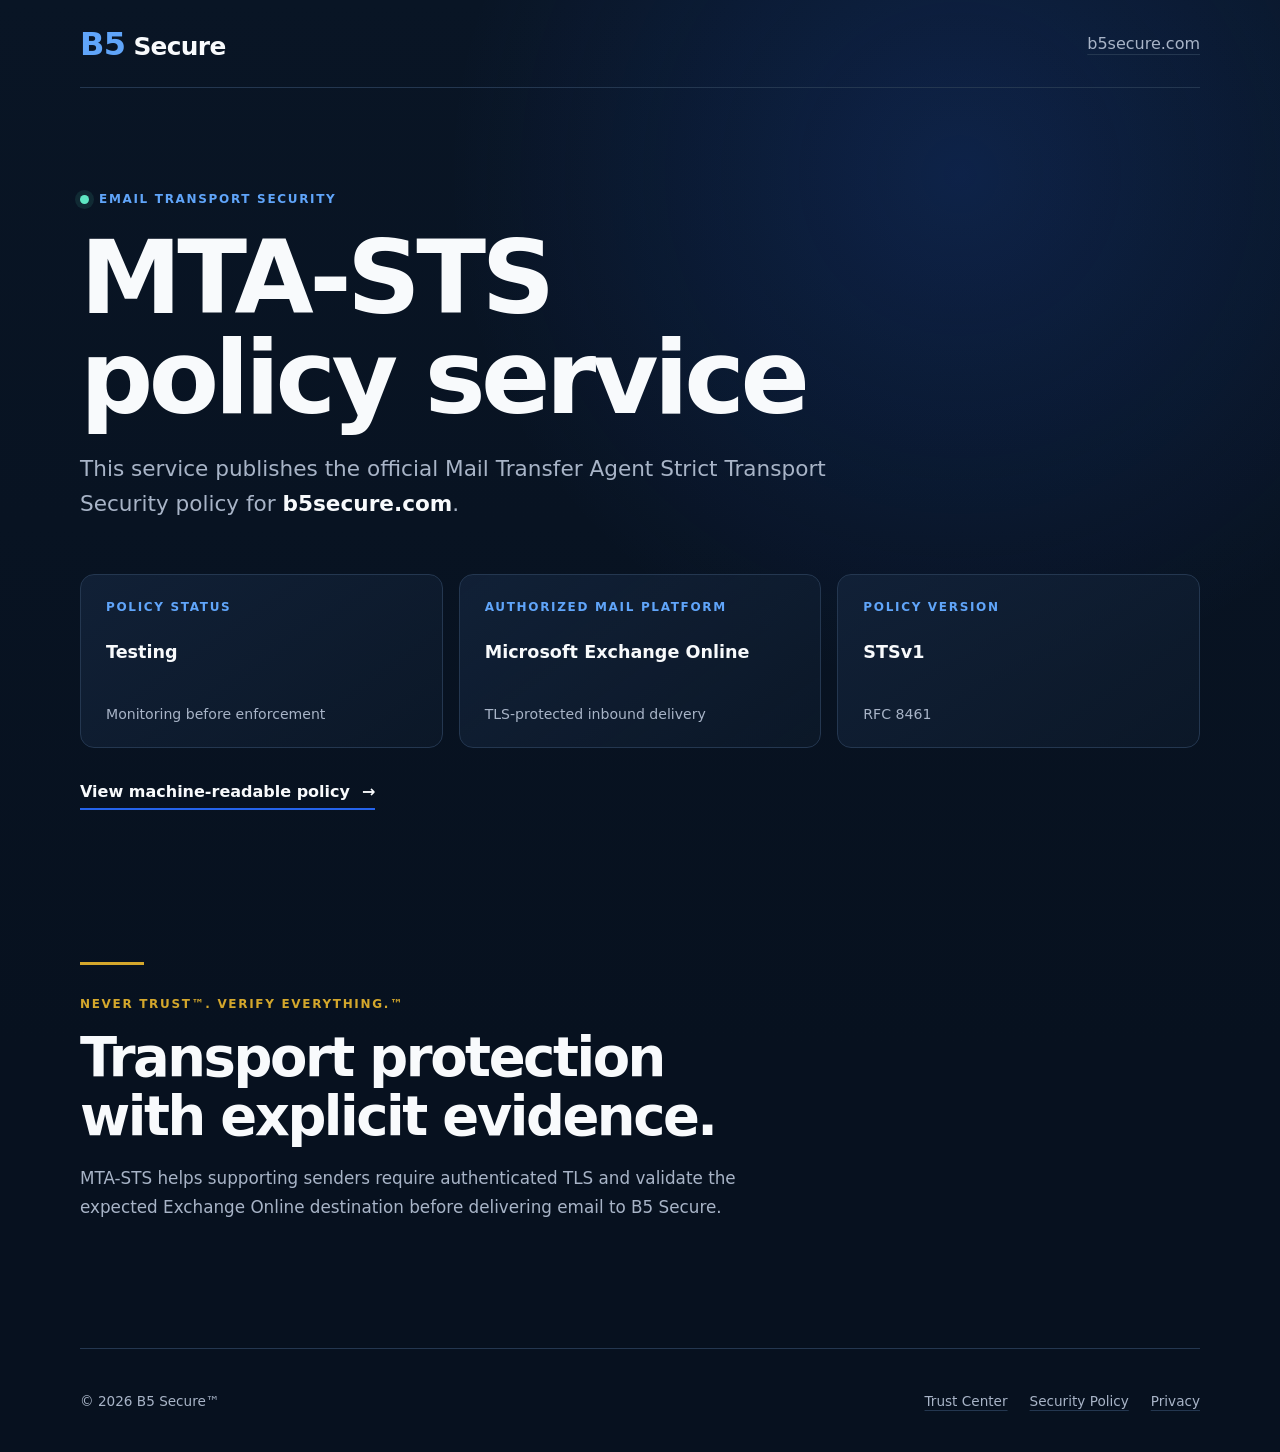
==== index.html @ 244dea3f "Add files via upload Deploy branded B5 Secure MTA-STS site" ====
<!doctype html>
<html lang="en">
<head>
  <meta charset="utf-8">
  <meta name="viewport" content="width=device-width, initial-scale=1">
  <meta name="description" content="Official MTA-STS email transport security policy service for b5secure.com.">
  <meta name="robots" content="noindex, nofollow, noarchive">
  <title>MTA-STS Email Security | B5 Secure</title>
  <link rel="stylesheet" href="/styles.css">
</head>
<body>
  <header class="site-header">
    <a class="brand" href="https://b5secure.com/" aria-label="B5 Secure home">
      <span class="brand-b5">B5</span><span class="brand-secure">Secure</span>
    </a>
    <a class="back-link" href="https://b5secure.com/">b5secure.com</a>
  </header>

  <main>
    <section class="hero" aria-labelledby="page-title">
      <div class="eyebrow"><span class="status-dot" aria-hidden="true"></span> Email transport security</div>
      <h1 id="page-title">MTA-STS policy service</h1>
      <p class="intro">This service publishes the official Mail Transfer Agent Strict Transport Security policy for <strong>b5secure.com</strong>.</p>

      <div class="status-grid" aria-label="MTA-STS service details">
        <article class="status-card">
          <span class="label">Policy status</span>
          <strong>Testing</strong>
          <span class="detail">Monitoring before enforcement</span>
        </article>
        <article class="status-card">
          <span class="label">Authorized mail platform</span>
          <strong>Microsoft Exchange Online</strong>
          <span class="detail">TLS-protected inbound delivery</span>
        </article>
        <article class="status-card">
          <span class="label">Policy version</span>
          <strong>STSv1</strong>
          <span class="detail">RFC 8461</span>
        </article>
      </div>

      <a class="policy-link" href="/.well-known/mta-sts.txt">View machine-readable policy <span aria-hidden="true">→</span></a>
    </section>

    <section class="assurance" aria-labelledby="assurance-title">
      <div class="rule" aria-hidden="true"></div>
      <p class="kicker">Never Trust™. Verify Everything.™</p>
      <h2 id="assurance-title">Transport protection with explicit evidence.</h2>
      <p>MTA-STS helps supporting senders require authenticated TLS and validate the expected Exchange Online destination before delivering email to B5 Secure.</p>
    </section>
  </main>

  <footer>
    <span>© 2026 B5 Secure™</span>
    <nav aria-label="Footer links">
      <a href="https://b5secure.com/trust-center/">Trust Center</a>
      <a href="https://b5secure.com/security-policy/">Security Policy</a>
      <a href="https://b5secure.com/privacy-policy/">Privacy</a>
    </nav>
  </footer>
</body>
</html>
---- styles.css ----
:root {
  color-scheme: dark;
  --ink: #07111f;
  --surface: #0d1a2b;
  --surface-2: #122239;
  --text: #f8fafc;
  --muted: #a8b4c7;
  --line: #243750;
  --blue: #2563eb;
  --blue-soft: #60a5fa;
  --gold: #d4a72c;
  --mint: #5ee7c3;
}

* { box-sizing: border-box; }

html { background: var(--ink); }

body {
  margin: 0;
  min-height: 100vh;
  color: var(--text);
  background:
    radial-gradient(circle at 75% 12%, rgba(37, 99, 235, .18), transparent 32rem),
    linear-gradient(180deg, #091525 0%, var(--ink) 72%);
  font-family: Inter, ui-sans-serif, system-ui, -apple-system, BlinkMacSystemFont, "Segoe UI", sans-serif;
  -webkit-font-smoothing: antialiased;
}

a { color: inherit; }

.site-header,
main,
footer {
  width: min(1120px, calc(100% - 40px));
  margin-inline: auto;
}

.site-header {
  min-height: 88px;
  display: flex;
  align-items: center;
  justify-content: space-between;
  border-bottom: 1px solid var(--line);
}

.brand {
  display: inline-flex;
  align-items: baseline;
  gap: 8px;
  text-decoration: none;
  font-family: Sora, Inter, ui-sans-serif, system-ui, sans-serif;
  font-weight: 800;
  letter-spacing: -.04em;
}

.brand-b5 { color: var(--blue-soft); font-size: 2rem; }
.brand-secure { color: var(--text); font-size: 1.55rem; }

.back-link {
  color: var(--muted);
  text-underline-offset: 5px;
  text-decoration-color: var(--line);
}

.back-link:hover,
.back-link:focus-visible { color: var(--text); }

.hero { padding: 104px 0 88px; }

.eyebrow,
.kicker,
.label {
  text-transform: uppercase;
  letter-spacing: .14em;
  font-size: .75rem;
  font-weight: 750;
}

.eyebrow {
  display: flex;
  align-items: center;
  gap: 10px;
  color: var(--blue-soft);
}

.status-dot {
  width: 9px;
  height: 9px;
  border-radius: 50%;
  background: var(--mint);
  box-shadow: 0 0 0 5px rgba(94, 231, 195, .10);
}

h1,
h2 {
  font-family: Sora, Inter, ui-sans-serif, system-ui, sans-serif;
  letter-spacing: -.045em;
  text-wrap: balance;
}

h1 {
  max-width: 850px;
  margin: 22px 0 22px;
  font-size: clamp(3rem, 8vw, 6.4rem);
  line-height: .98;
}

.intro {
  max-width: 760px;
  margin: 0;
  color: var(--muted);
  font-size: clamp(1.1rem, 2.2vw, 1.35rem);
  line-height: 1.65;
}

.intro strong { color: var(--text); }

.status-grid {
  display: grid;
  grid-template-columns: repeat(3, 1fr);
  gap: 16px;
  margin-top: 52px;
}

.status-card {
  min-height: 174px;
  padding: 25px;
  display: flex;
  flex-direction: column;
  border: 1px solid var(--line);
  border-radius: 14px;
  background: linear-gradient(145deg, rgba(18, 34, 57, .88), rgba(13, 26, 43, .68));
}

.label { color: var(--blue-soft); }
.status-card strong { margin-top: 28px; font-size: 1.1rem; }
.detail { margin-top: auto; color: var(--muted); font-size: .88rem; }

.policy-link {
  display: inline-flex;
  gap: 12px;
  margin-top: 34px;
  color: var(--text);
  font-weight: 750;
  text-decoration: none;
  border-bottom: 2px solid var(--blue);
  padding-bottom: 7px;
}

.policy-link:hover,
.policy-link:focus-visible { color: var(--blue-soft); }

.assurance {
  max-width: 840px;
  padding: 64px 0 110px;
}

.rule { width: 64px; height: 3px; background: var(--gold); margin-bottom: 32px; }
.kicker { color: var(--gold); }

h2 {
  margin: 18px 0;
  font-size: clamp(2rem, 5vw, 3.4rem);
  line-height: 1.08;
}

.assurance > p:last-child {
  max-width: 720px;
  color: var(--muted);
  font-size: 1.05rem;
  line-height: 1.7;
}

footer {
  min-height: 104px;
  display: flex;
  align-items: center;
  justify-content: space-between;
  gap: 24px;
  color: var(--muted);
  border-top: 1px solid var(--line);
  font-size: .85rem;
}

footer nav { display: flex; gap: 22px; }
footer a { text-underline-offset: 4px; text-decoration-color: var(--line); }
footer a:hover, footer a:focus-visible { color: var(--text); }

:focus-visible { outline: 3px solid var(--blue-soft); outline-offset: 4px; }

@media (max-width: 760px) {
  .hero { padding-top: 72px; }
  .status-grid { grid-template-columns: 1fr; }
  .status-card { min-height: 150px; }
  footer { align-items: flex-start; flex-direction: column; padding: 30px 0; }
  footer nav { flex-wrap: wrap; }
}

@media (prefers-reduced-motion: reduce) {
  *, *::before, *::after { scroll-behavior: auto !important; }
}
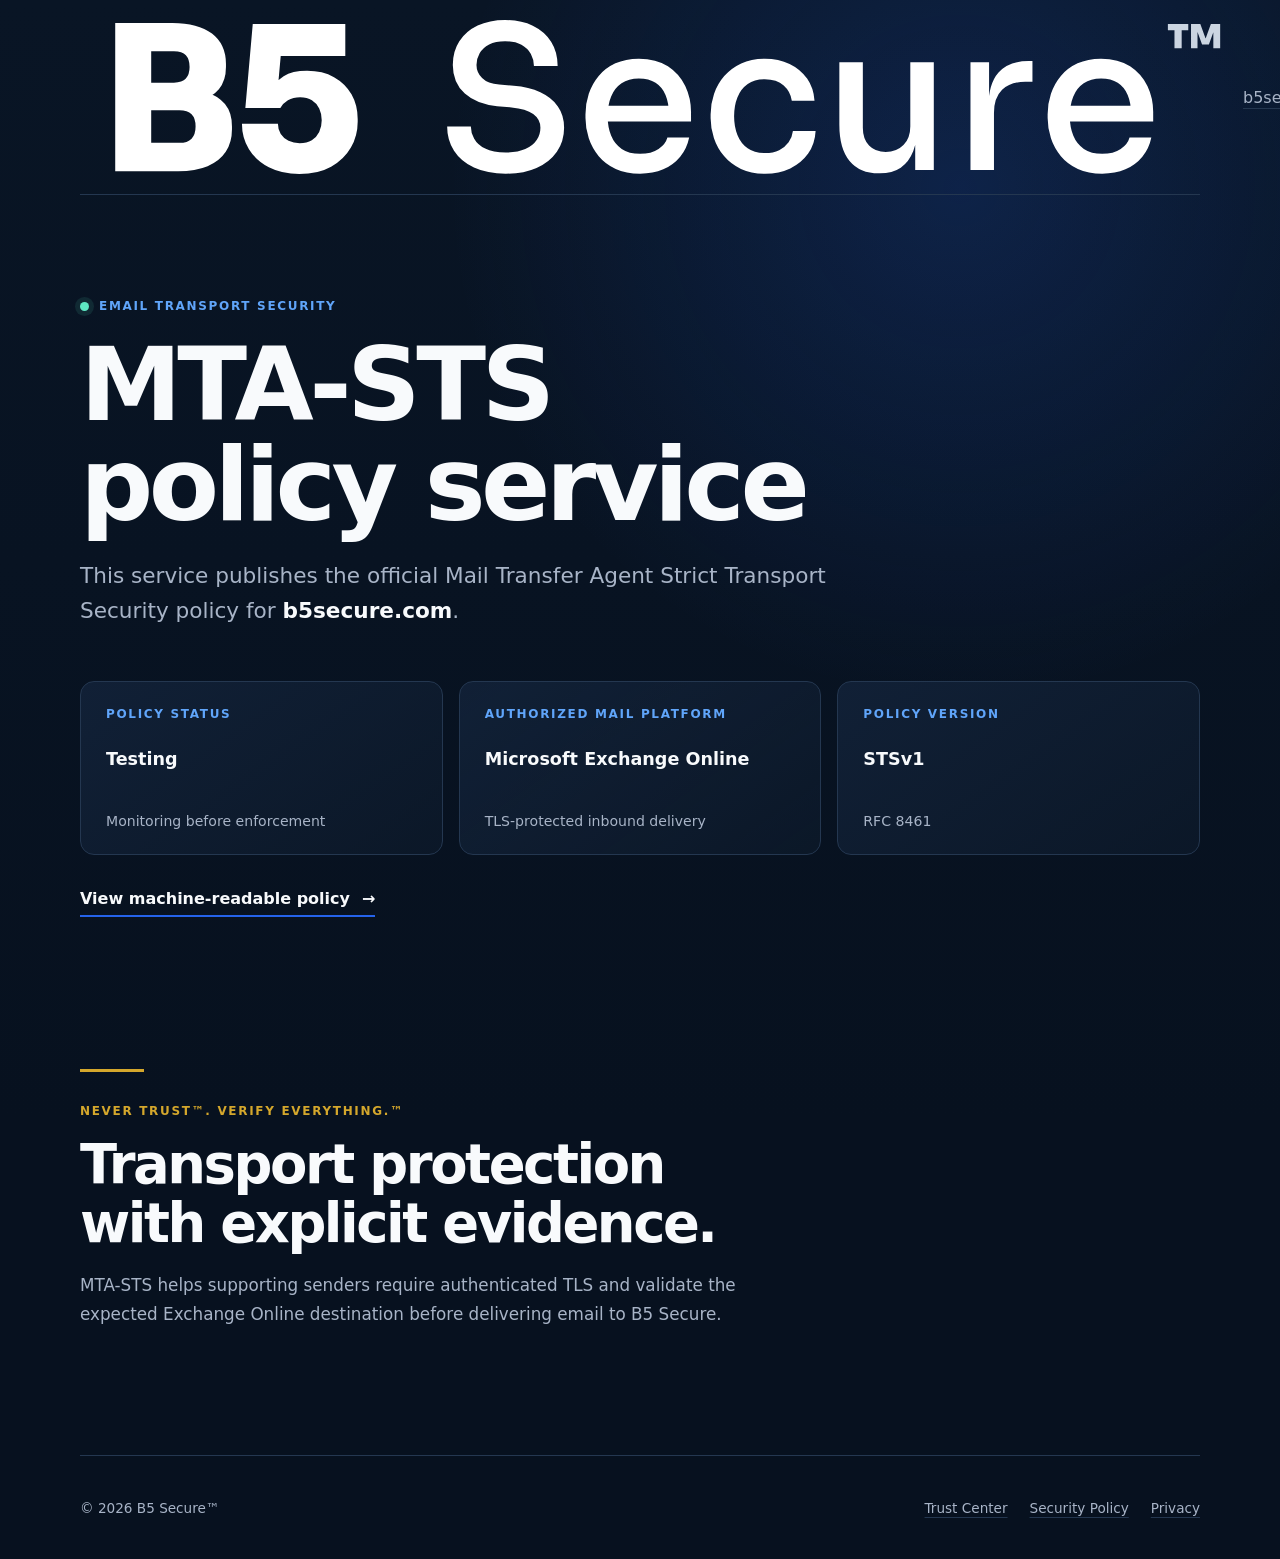
==== commit 354f5d34: "Update index.html Use official B5 Secure reverse logo" ====
--- a/index.html
+++ b/index.html
@@ -11,7 +11,7 @@
 <body>
   <header class="site-header">
     <a class="brand" href="https://b5secure.com/" aria-label="B5 Secure home">
-      <span class="brand-b5">B5</span><span class="brand-secure">Secure</span>
+      <img src="/b5-lockup-reverse.svg" alt="B5 Secure">
     </a>
     <a class="back-link" href="https://b5secure.com/">b5secure.com</a>
   </header>
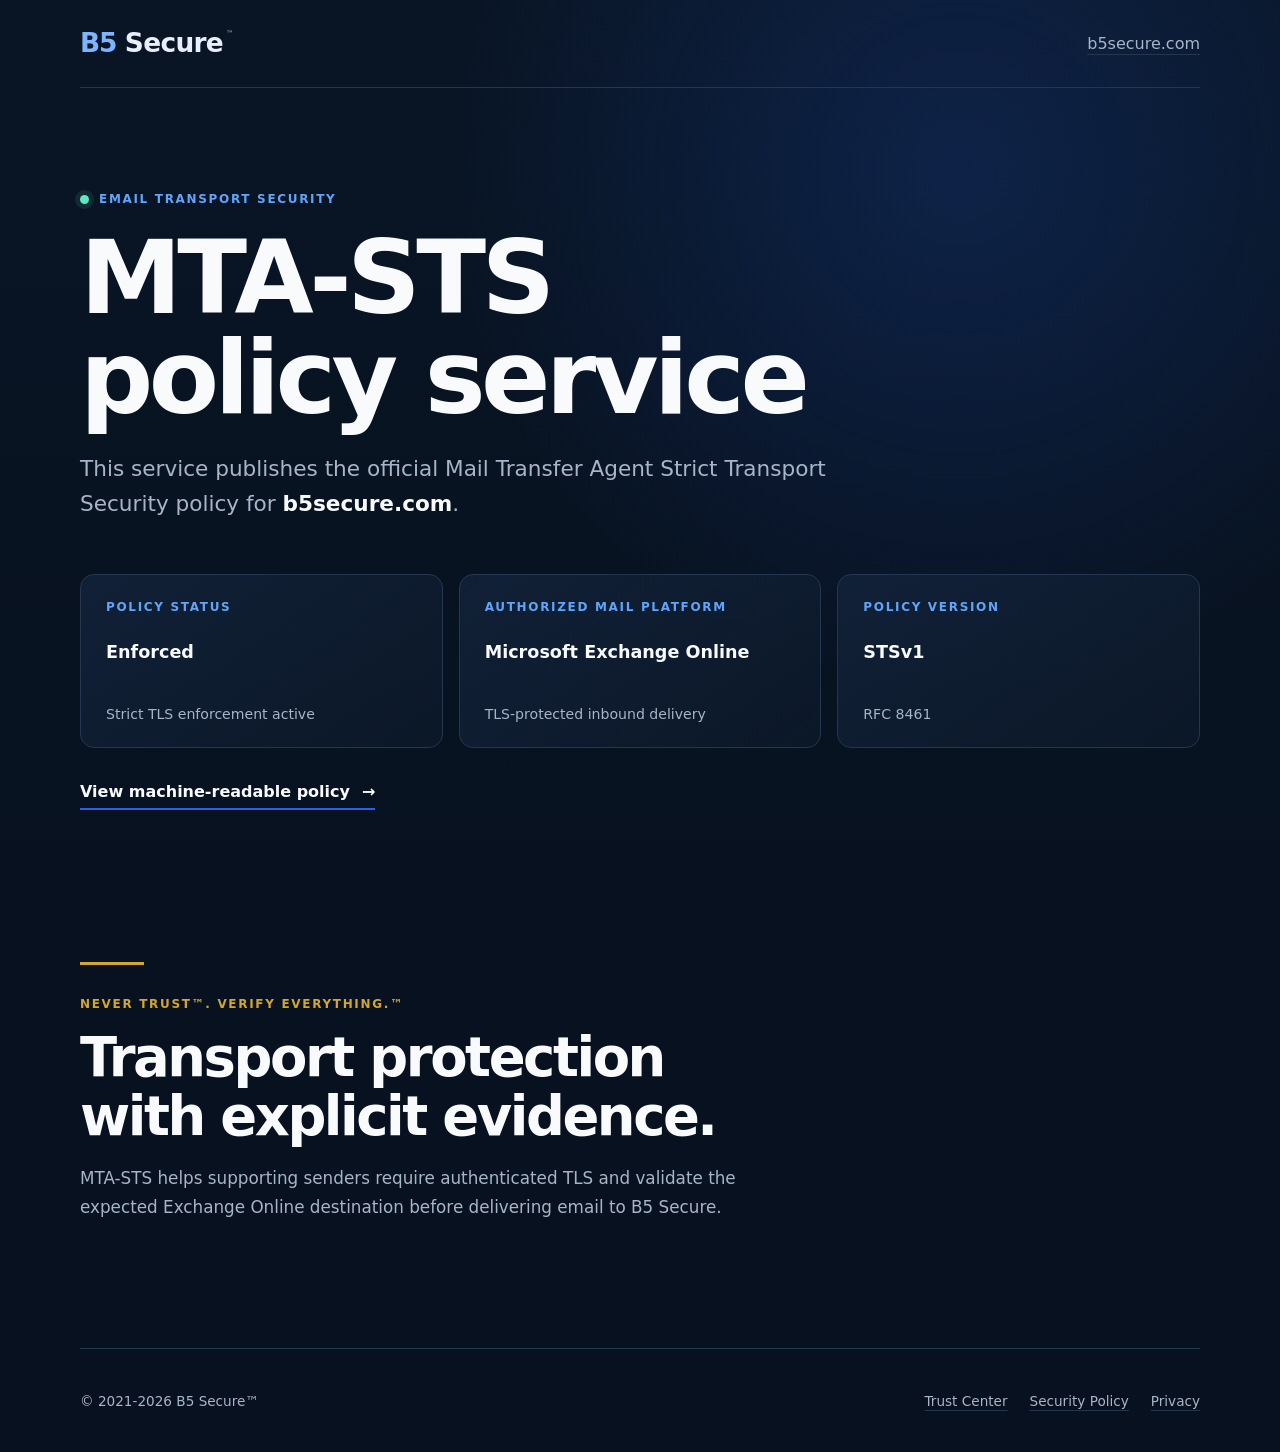
==== commit 8bfb406d: "Refactor index.html for clarity and updates Updated the description meta tag to indicate enforced MT" ====
--- a/index.html
+++ b/index.html
@@ -3,36 +3,102 @@
 <head>
   <meta charset="utf-8">
   <meta name="viewport" content="width=device-width, initial-scale=1">
-  <meta name="description" content="Official MTA-STS email transport security policy service for b5secure.com.">
+  <meta
+    name="description"
+    content="Official enforced MTA-STS email transport security policy service for b5secure.com."
+  >
   <meta name="robots" content="noindex, nofollow, noarchive">
   <title>MTA-STS Email Security | B5 Secure</title>
+
   <link rel="stylesheet" href="/styles.css">
+
+  <style>
+    /*
+     * Official B5 Secure text-only reverse wordmark.
+     * B5: #7DB4FF
+     * Secure: #E8EEFB
+     * Trademark: #7385A3
+     */
+    .brand {
+      display: inline-flex;
+      align-items: flex-start;
+      color: inherit;
+      line-height: 1;
+      text-decoration: none;
+      white-space: nowrap;
+    }
+
+    .brand-b5 {
+      color: #7DB4FF;
+      font-size: 1.65rem;
+      font-weight: 800;
+      letter-spacing: -0.04em;
+    }
+
+    .brand-secure {
+      color: #E8EEFB;
+      font-size: 1.65rem;
+      font-weight: 700;
+      letter-spacing: -0.025em;
+      margin-left: 0.32em;
+    }
+
+    .brand-tm {
+      color: #7385A3;
+      font-size: 0.48rem;
+      font-weight: 700;
+      line-height: 1;
+      margin-left: 0.18rem;
+      position: relative;
+      top: 0;
+    }
+  </style>
 </head>
+
 <body>
   <header class="site-header">
-    <a class="brand" href="https://b5secure.com/" aria-label="B5 Secure home">
-      <img src="/b5-lockup-reverse.svg" alt="B5 Secure">
+    <a
+      class="brand"
+      href="https://b5secure.com/"
+      aria-label="B5 Secure home"
+    >
+      <span class="brand-b5">B5</span>
+      <span class="brand-secure">Secure</span>
+      <span class="brand-tm" aria-hidden="true">™</span>
     </a>
-    <a class="back-link" href="https://b5secure.com/">b5secure.com</a>
+
+    <a class="back-link" href="https://b5secure.com/">
+      b5secure.com
+    </a>
   </header>
 
   <main>
     <section class="hero" aria-labelledby="page-title">
-      <div class="eyebrow"><span class="status-dot" aria-hidden="true"></span> Email transport security</div>
+      <div class="eyebrow">
+        <span class="status-dot" aria-hidden="true"></span>
+        Email transport security
+      </div>
+
       <h1 id="page-title">MTA-STS policy service</h1>
-      <p class="intro">This service publishes the official Mail Transfer Agent Strict Transport Security policy for <strong>b5secure.com</strong>.</p>
+
+      <p class="intro">
+        This service publishes the official Mail Transfer Agent Strict
+        Transport Security policy for <strong>b5secure.com</strong>.
+      </p>
 
       <div class="status-grid" aria-label="MTA-STS service details">
         <article class="status-card">
           <span class="label">Policy status</span>
-          <strong>Testing</strong>
-          <span class="detail">Monitoring before enforcement</span>
+          <strong>Enforced</strong>
+          <span class="detail">Strict TLS enforcement active</span>
         </article>
+
         <article class="status-card">
           <span class="label">Authorized mail platform</span>
           <strong>Microsoft Exchange Online</strong>
           <span class="detail">TLS-protected inbound delivery</span>
         </article>
+
         <article class="status-card">
           <span class="label">Policy version</span>
           <strong>STSv1</strong>
@@ -40,23 +106,49 @@
         </article>
       </div>
 
-      <a class="policy-link" href="/.well-known/mta-sts.txt">View machine-readable policy <span aria-hidden="true">→</span></a>
+      <a
+        class="policy-link"
+        href="/.well-known/mta-sts.txt"
+      >
+        View machine-readable policy
+        <span aria-hidden="true">→</span>
+      </a>
     </section>
 
     <section class="assurance" aria-labelledby="assurance-title">
       <div class="rule" aria-hidden="true"></div>
-      <p class="kicker">Never Trust™. Verify Everything.™</p>
-      <h2 id="assurance-title">Transport protection with explicit evidence.</h2>
-      <p>MTA-STS helps supporting senders require authenticated TLS and validate the expected Exchange Online destination before delivering email to B5 Secure.</p>
+
+      <p class="kicker">
+        Never Trust™. Verify Everything.™
+      </p>
+
+      <h2 id="assurance-title">
+        Transport protection with explicit evidence.
+      </h2>
+
+      <p>
+        MTA-STS helps supporting senders require authenticated TLS and
+        validate the expected Exchange Online destination before delivering
+        email to B5 Secure.
+      </p>
     </section>
   </main>
 
   <footer>
-    <span>© 2026 B5 Secure™</span>
+    <span>© 2021-2026 B5 Secure™</span>
+
     <nav aria-label="Footer links">
-      <a href="https://b5secure.com/trust-center/">Trust Center</a>
-      <a href="https://b5secure.com/security-policy/">Security Policy</a>
-      <a href="https://b5secure.com/privacy-policy/">Privacy</a>
+      <a href="https://b5secure.com/trust-center/">
+        Trust Center
+      </a>
+
+      <a href="https://b5secure.com/security-policy/">
+        Security Policy
+      </a>
+
+      <a href="https://b5secure.com/privacy/">
+        Privacy
+      </a>
     </nav>
   </footer>
 </body>
--- a/styles.css
+++ b/styles.css
@@ -46,17 +46,16 @@
 
 .brand {
   display: inline-flex;
-  align-items: baseline;
-  gap: 8px;
+  align-items: center;
   text-decoration: none;
-  font-family: Sora, Inter, ui-sans-serif, system-ui, sans-serif;
-  font-weight: 800;
-  letter-spacing: -.04em;
-}
-
-.brand-b5 { color: var(--blue-soft); font-size: 2rem; }
-.brand-secure { color: var(--text); font-size: 1.55rem; }
-
+}
+
+.brand img {
+  display: block;
+  width: 184px;
+  max-width: 42vw;
+  height: auto;
+}
 .back-link {
   color: var(--muted);
   text-underline-offset: 5px;
